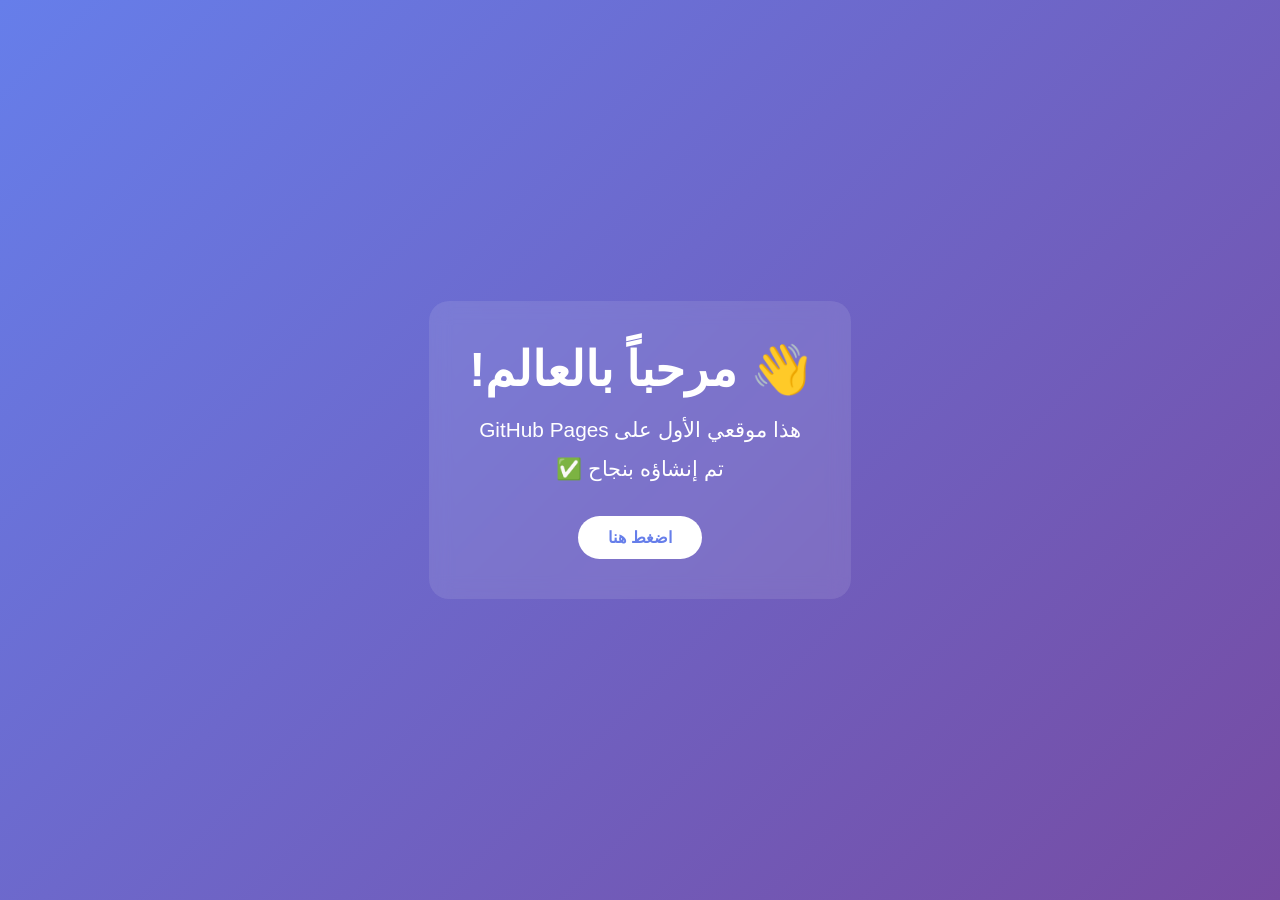
==== index.html @ a142759d "Create index.html" ====
<!DOCTYPE html>
<html lang="ar" dir="rtl">
<head>
    <meta charset="UTF-8">
    <meta name="viewport" content="width=device-width, initial-scale=1.0">
    <title>موقعي الشخصي</title>
    <style>
        * {
            margin: 0;
            padding: 0;
            box-sizing: border-box;
        }
        body {
            font-family: 'Segoe UI', Tahoma, sans-serif;
            background: linear-gradient(135deg, #667eea 0%, #764ba2 100%);
            min-height: 100vh;
            display: flex;
            justify-content: center;
            align-items: center;
            color: white;
        }
        .container {
            text-align: center;
            padding: 40px;
            background: rgba(255,255,255,0.1);
            border-radius: 20px;
            backdrop-filter: blur(10px);
        }
        h1 {
            font-size: 3em;
            margin-bottom: 20px;
        }
        p {
            font-size: 1.3em;
            margin-bottom: 15px;
        }
        .btn {
            display: inline-block;
            margin-top: 20px;
            padding: 12px 30px;
            background: white;
            color: #667eea;
            text-decoration: none;
            border-radius: 30px;
            font-weight: bold;
            transition: 0.3s;
        }
        .btn:hover {
            transform: scale(1.05);
        }
    </style>
</head>
<body>
    <div class="container">
        <h1>👋 مرحباً بالعالم!</h1>
        <p>هذا موقعي الأول على GitHub Pages</p>
        <p>تم إنشاؤه بنجاح ✅</p>
        <a href="#" class="btn">اضغط هنا</a>
    </div>
</body>
</html>
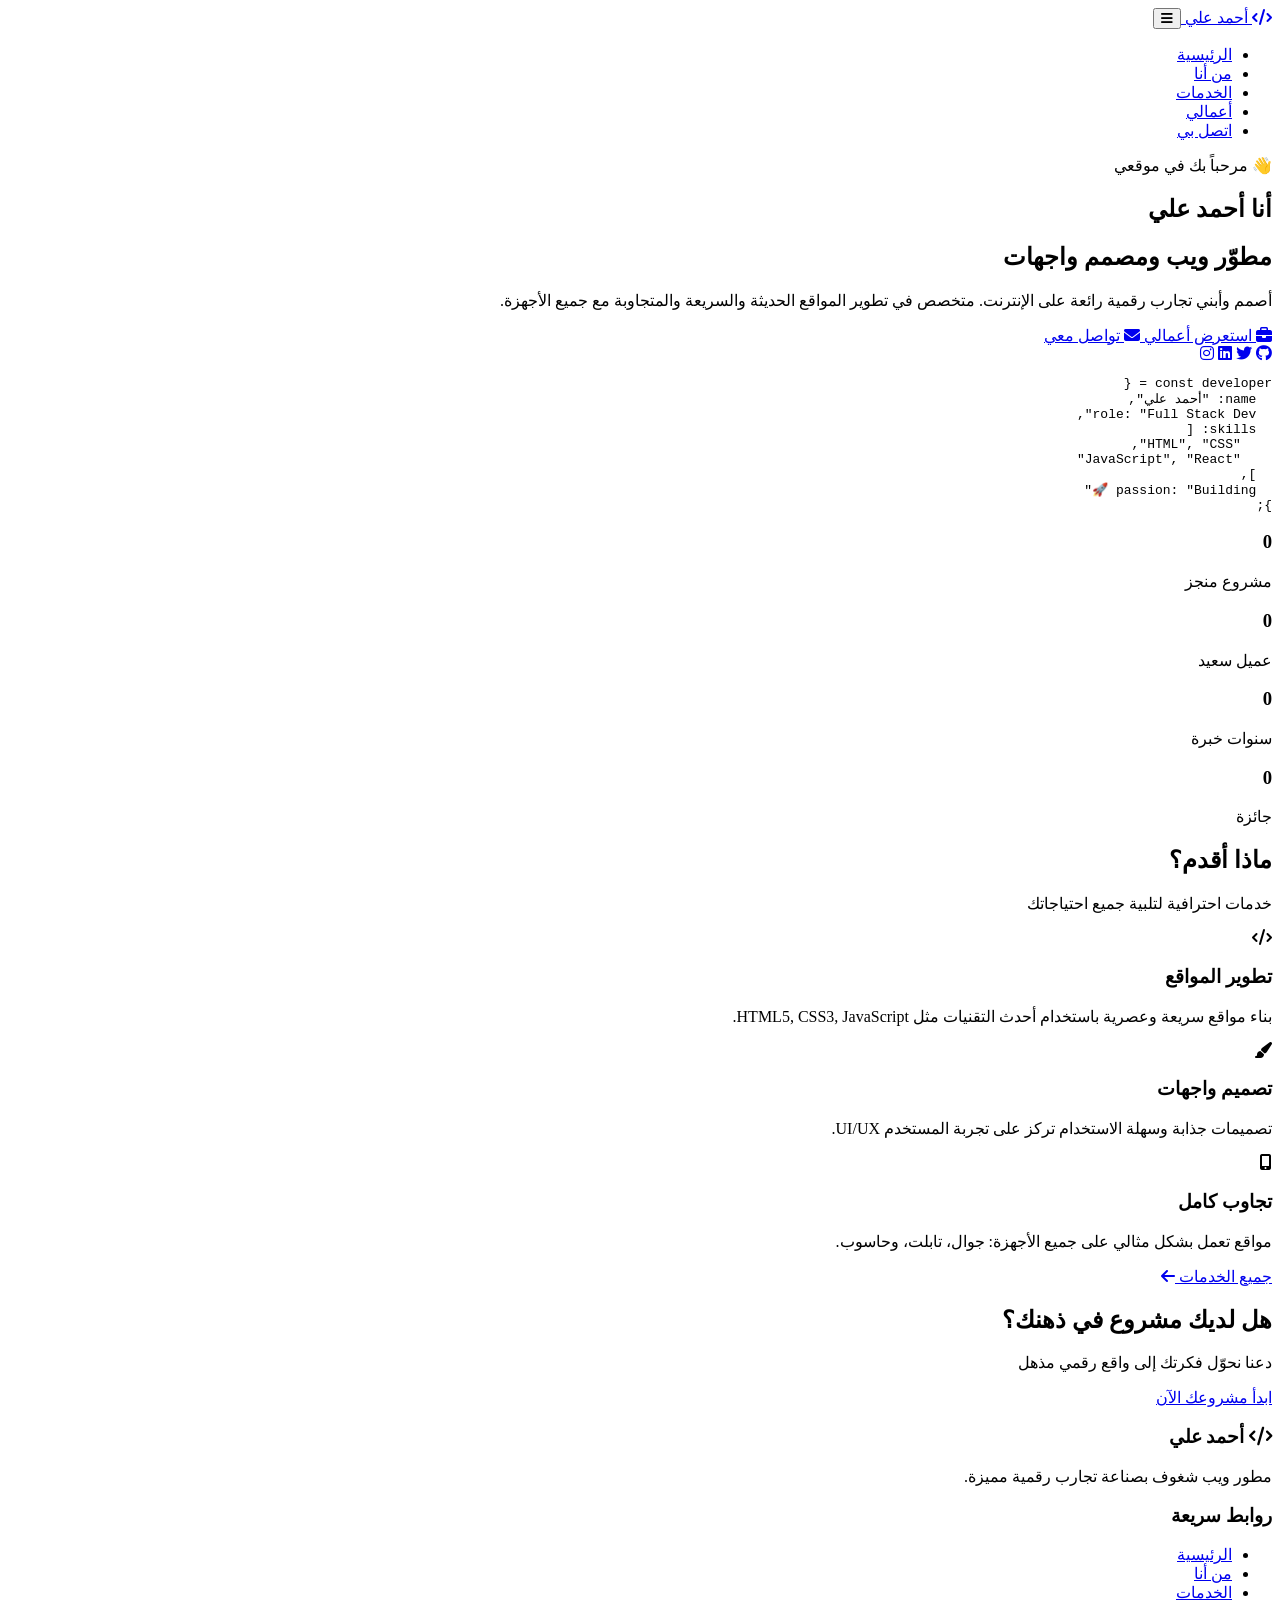
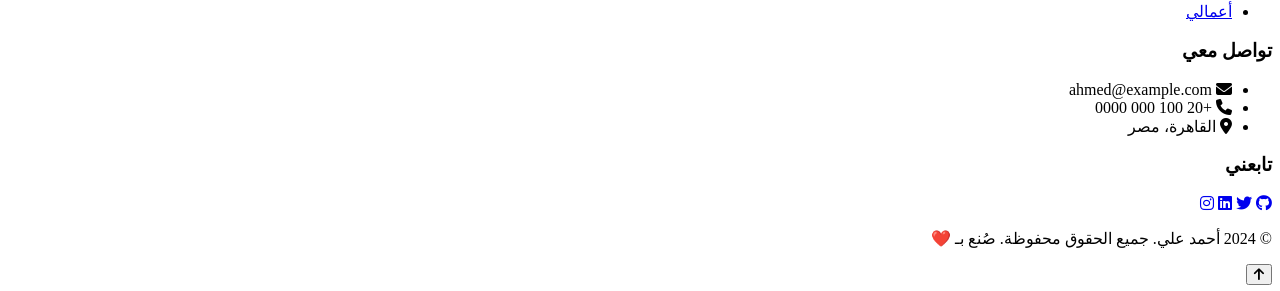
==== commit f8072ce7: "Update index.html" ====
--- a/index.html
+++ b/index.html
@@ -3,59 +3,186 @@
 <head>
     <meta charset="UTF-8">
     <meta name="viewport" content="width=device-width, initial-scale=1.0">
-    <title>موقعي الشخصي</title>
-    <style>
-        * {
-            margin: 0;
-            padding: 0;
-            box-sizing: border-box;
-        }
-        body {
-            font-family: 'Segoe UI', Tahoma, sans-serif;
-            background: linear-gradient(135deg, #667eea 0%, #764ba2 100%);
-            min-height: 100vh;
-            display: flex;
-            justify-content: center;
-            align-items: center;
-            color: white;
-        }
-        .container {
-            text-align: center;
-            padding: 40px;
-            background: rgba(255,255,255,0.1);
-            border-radius: 20px;
-            backdrop-filter: blur(10px);
-        }
-        h1 {
-            font-size: 3em;
-            margin-bottom: 20px;
-        }
-        p {
-            font-size: 1.3em;
-            margin-bottom: 15px;
-        }
-        .btn {
-            display: inline-block;
-            margin-top: 20px;
-            padding: 12px 30px;
-            background: white;
-            color: #667eea;
-            text-decoration: none;
-            border-radius: 30px;
-            font-weight: bold;
-            transition: 0.3s;
-        }
-        .btn:hover {
-            transform: scale(1.05);
-        }
-    </style>
+    <meta name="description" content="موقع أحمد علي - مطور ويب محترف">
+    <title>أحمد علي | مطور ويب</title>
+    <link rel="stylesheet" href="css/style.css">
+    <link href="https://fonts.googleapis.com/css2?family=Cairo:wght@400;600;700;900&display=swap" rel="stylesheet">
+    <link rel="stylesheet" href="https://cdnjs.cloudflare.com/ajax/libs/font-awesome/6.4.0/css/all.min.css">
 </head>
 <body>
-    <div class="container">
-        <h1>👋 مرحباً بالعالم!</h1>
-        <p>هذا موقعي الأول على GitHub Pages</p>
-        <p>تم إنشاؤه بنجاح ✅</p>
-        <a href="#" class="btn">اضغط هنا</a>
-    </div>
+
+    <!-- شريط التنقل -->
+    <nav class="navbar">
+        <div class="container">
+            <a href="index.html" class="logo">
+                <i class="fas fa-code"></i> أحمد علي
+            </a>
+            <button class="menu-toggle" aria-label="القائمة">
+                <i class="fas fa-bars"></i>
+            </button>
+            <ul class="nav-links">
+                <li><a href="index.html" class="active">الرئيسية</a></li>
+                <li><a href="about.html">من أنا</a></li>
+                <li><a href="services.html">الخدمات</a></li>
+                <li><a href="portfolio.html">أعمالي</a></li>
+                <li><a href="contact.html">اتصل بي</a></li>
+            </ul>
+        </div>
+    </nav>
+
+    <!-- قسم البطل -->
+    <section class="hero">
+        <div class="container">
+            <div class="hero-content">
+                <p class="hero-greeting">👋 مرحباً بك في موقعي</p>
+                <h1>أنا <span class="highlight">أحمد علي</span></h1>
+                <h2 class="hero-subtitle">مطوّر ويب ومصمم واجهات</h2>
+                <p class="hero-description">
+                    أصمم وأبني تجارب رقمية رائعة على الإنترنت. 
+                    متخصص في تطوير المواقع الحديثة والسريعة والمتجاوبة مع جميع الأجهزة.
+                </p>
+                <div class="hero-buttons">
+                    <a href="portfolio.html" class="btn btn-primary">
+                        <i class="fas fa-briefcase"></i> استعرض أعمالي
+                    </a>
+                    <a href="contact.html" class="btn btn-outline">
+                        <i class="fas fa-envelope"></i> تواصل معي
+                    </a>
+                </div>
+                <div class="hero-social">
+                    <a href="#" title="GitHub"><i class="fab fa-github"></i></a>
+                    <a href="#" title="Twitter"><i class="fab fa-twitter"></i></a>
+                    <a href="#" title="LinkedIn"><i class="fab fa-linkedin"></i></a>
+                    <a href="#" title="Instagram"><i class="fab fa-instagram"></i></a>
+                </div>
+            </div>
+            <div class="hero-image">
+                <div class="code-window">
+                    <div class="window-header">
+                        <span class="dot red"></span>
+                        <span class="dot yellow"></span>
+                        <span class="dot green"></span>
+                    </div>
+                    <pre class="code-content"><code><span class="keyword">const</span> <span class="variable">developer</span> = {
+  <span class="property">name</span>: <span class="string">"أحمد علي"</span>,
+  <span class="property">role</span>: <span class="string">"Full Stack Dev"</span>,
+  <span class="property">skills</span>: [
+    <span class="string">"HTML"</span>, <span class="string">"CSS"</span>,
+    <span class="string">"JavaScript"</span>, <span class="string">"React"</span>
+  ],
+  <span class="property">passion</span>: <span class="string">"Building 🚀"</span>
+};</code></pre>
+                </div>
+            </div>
+        </div>
+    </section>
+
+    <!-- قسم الإحصائيات -->
+    <section class="stats">
+        <div class="container">
+            <div class="stat-item">
+                <h3 data-count="50">0</h3>
+                <p>مشروع منجز</p>
+            </div>
+            <div class="stat-item">
+                <h3 data-count="30">0</h3>
+                <p>عميل سعيد</p>
+            </div>
+            <div class="stat-item">
+                <h3 data-count="5">0</h3>
+                <p>سنوات خبرة</p>
+            </div>
+            <div class="stat-item">
+                <h3 data-count="15">0</h3>
+                <p>جائزة</p>
+            </div>
+        </div>
+    </section>
+
+    <!-- قسم الخدمات المختصرة -->
+    <section class="section">
+        <div class="container">
+            <h2 class="section-title">ماذا أقدم؟</h2>
+            <p class="section-subtitle">خدمات احترافية لتلبية جميع احتياجاتك</p>
+            
+            <div class="grid">
+                <div class="card">
+                    <div class="card-icon"><i class="fas fa-code"></i></div>
+                    <h3>تطوير المواقع</h3>
+                    <p>بناء مواقع سريعة وعصرية باستخدام أحدث التقنيات مثل HTML5, CSS3, JavaScript.</p>
+                </div>
+                <div class="card">
+                    <div class="card-icon"><i class="fas fa-paint-brush"></i></div>
+                    <h3>تصميم واجهات</h3>
+                    <p>تصميمات جذابة وسهلة الاستخدام تركز على تجربة المستخدم UI/UX.</p>
+                </div>
+                <div class="card">
+                    <div class="card-icon"><i class="fas fa-mobile-alt"></i></div>
+                    <h3>تجاوب كامل</h3>
+                    <p>مواقع تعمل بشكل مثالي على جميع الأجهزة: جوال، تابلت، وحاسوب.</p>
+                </div>
+            </div>
+            
+            <div class="center">
+                <a href="services.html" class="btn btn-primary">جميع الخدمات <i class="fas fa-arrow-left"></i></a>
+            </div>
+        </div>
+    </section>
+
+    <!-- قسم دعوة للعمل -->
+    <section class="cta">
+        <div class="container">
+            <h2>هل لديك مشروع في ذهنك؟</h2>
+            <p>دعنا نحوّل فكرتك إلى واقع رقمي مذهل</p>
+            <a href="contact.html" class="btn btn-light">ابدأ مشروعك الآن</a>
+        </div>
+    </section>
+
+    <!-- تذييل -->
+    <footer class="footer">
+        <div class="container">
+            <div class="footer-grid">
+                <div class="footer-col">
+                    <h3><i class="fas fa-code"></i> أحمد علي</h3>
+                    <p>مطور ويب شغوف بصناعة تجارب رقمية مميزة.</p>
+                </div>
+                <div class="footer-col">
+                    <h3>روابط سريعة</h3>
+                    <ul>
+                        <li><a href="index.html">الرئيسية</a></li>
+                        <li><a href="about.html">من أنا</a></li>
+                        <li><a href="services.html">الخدمات</a></li>
+                        <li><a href="portfolio.html">أعمالي</a></li>
+                    </ul>
+                </div>
+                <div class="footer-col">
+                    <h3>تواصل معي</h3>
+                    <ul>
+                        <li><i class="fas fa-envelope"></i> ahmed@example.com</li>
+                        <li><i class="fas fa-phone"></i> +20 100 000 0000</li>
+                        <li><i class="fas fa-map-marker-alt"></i> القاهرة، مصر</li>
+                    </ul>
+                </div>
+                <div class="footer-col">
+                    <h3>تابعني</h3>
+                    <div class="social-links">
+                        <a href="#"><i class="fab fa-github"></i></a>
+                        <a href="#"><i class="fab fa-twitter"></i></a>
+                        <a href="#"><i class="fab fa-linkedin"></i></a>
+                        <a href="#"><i class="fab fa-instagram"></i></a>
+                    </div>
+                </div>
+            </div>
+            <div class="footer-bottom">
+                <p>© 2024 أحمد علي. جميع الحقوق محفوظة. صُنع بـ ❤️</p>
+            </div>
+        </div>
+    </footer>
+
+    <button class="back-to-top" aria-label="عودة للأعلى">
+        <i class="fas fa-arrow-up"></i>
+    </button>
+
+    <script src="js/script.js"></script>
 </body>
 </html>
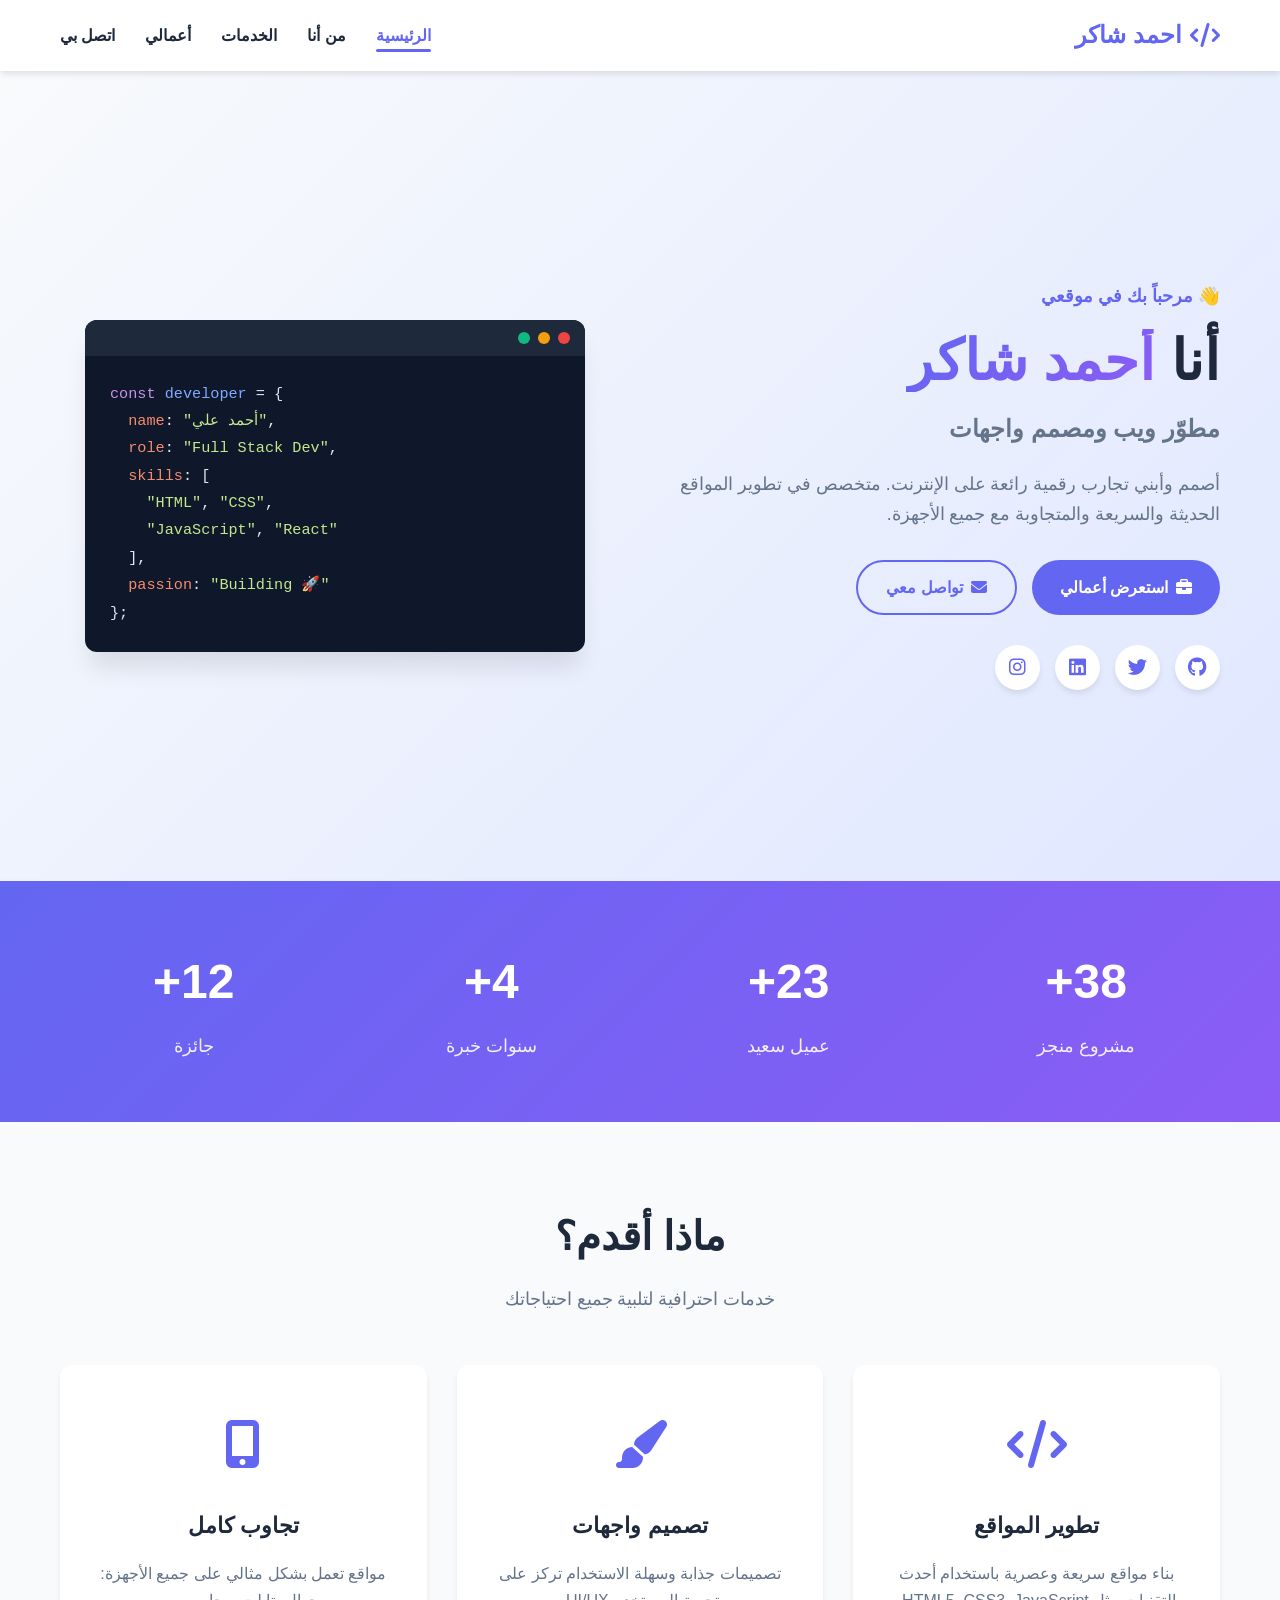
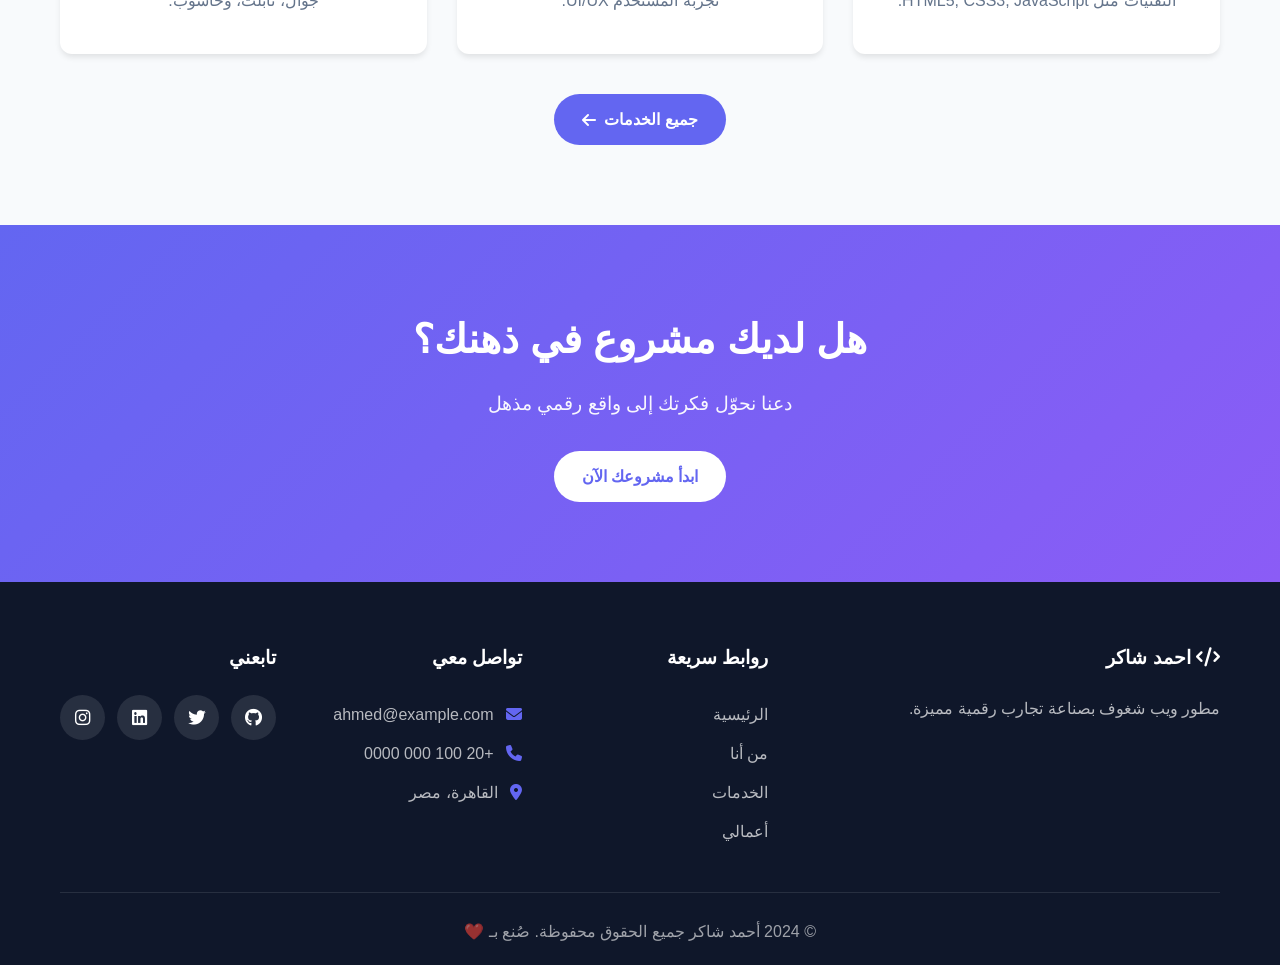
==== commit 2f14acdb: "Update index.html" ====
--- a/index.html
+++ b/index.html
@@ -3,8 +3,8 @@
 <head>
     <meta charset="UTF-8">
     <meta name="viewport" content="width=device-width, initial-scale=1.0">
-    <meta name="description" content="موقع أحمد علي - مطور ويب محترف">
-    <title>أحمد علي | مطور ويب</title>
+    <meta name="description" content="موقع احمد شاكر - مطور ويب محترف">
+    <title>أحمد شاكر| مطور ويب</title>
     <link rel="stylesheet" href="css/style.css">
     <link href="https://fonts.googleapis.com/css2?family=Cairo:wght@400;600;700;900&display=swap" rel="stylesheet">
     <link rel="stylesheet" href="https://cdnjs.cloudflare.com/ajax/libs/font-awesome/6.4.0/css/all.min.css">
@@ -15,7 +15,7 @@
     <nav class="navbar">
         <div class="container">
             <a href="index.html" class="logo">
-                <i class="fas fa-code"></i> أحمد علي
+                <i class="fas fa-code"></i> احمد شاكر
             </a>
             <button class="menu-toggle" aria-label="القائمة">
                 <i class="fas fa-bars"></i>
@@ -35,7 +35,7 @@
         <div class="container">
             <div class="hero-content">
                 <p class="hero-greeting">👋 مرحباً بك في موقعي</p>
-                <h1>أنا <span class="highlight">أحمد علي</span></h1>
+                <h1>أنا <span class="highlight">أحمد شاكر </span></h1>
                 <h2 class="hero-subtitle">مطوّر ويب ومصمم واجهات</h2>
                 <p class="hero-description">
                     أصمم وأبني تجارب رقمية رائعة على الإنترنت. 
@@ -143,7 +143,7 @@
         <div class="container">
             <div class="footer-grid">
                 <div class="footer-col">
-                    <h3><i class="fas fa-code"></i> أحمد علي</h3>
+                    <h3><i class="fas fa-code"></i> احمد شاكر </h3>
                     <p>مطور ويب شغوف بصناعة تجارب رقمية مميزة.</p>
                 </div>
                 <div class="footer-col">
@@ -174,7 +174,7 @@
                 </div>
             </div>
             <div class="footer-bottom">
-                <p>© 2024 أحمد علي. جميع الحقوق محفوظة. صُنع بـ ❤️</p>
+                <p>© 2024 أحمد شاكر  جميع الحقوق محفوظة. صُنع بـ ❤️</p>
             </div>
         </div>
     </footer>
--- a/css/style.css
+++ b/css/style.css
@@ -0,0 +1,1259 @@
+/* ============================================
+   المتغيرات العامة
+============================================ */
+:root {
+    --primary: #6366f1;
+    --primary-dark: #4f46e5;
+    --secondary: #8b5cf6;
+    --dark: #1e293b;
+    --darker: #0f172a;
+    --light: #f8fafc;
+    --gray: #64748b;
+    --gray-light: #e2e8f0;
+    --white: #ffffff;
+    --success: #10b981;
+    --shadow: 0 4px 6px -1px rgba(0, 0, 0, 0.1);
+    --shadow-lg: 0 20px 25px -5px rgba(0, 0, 0, 0.1);
+    --radius: 12px;
+    --transition: all 0.3s ease;
+}
+
+/* ============================================
+   إعادة تعيين
+============================================ */
+* {
+    margin: 0;
+    padding: 0;
+    box-sizing: border-box;
+}
+
+html {
+    scroll-behavior: smooth;
+}
+
+body {
+    font-family: 'Cairo', 'Segoe UI', Tahoma, sans-serif;
+    line-height: 1.7;
+    color: var(--dark);
+    background: var(--light);
+    overflow-x: hidden;
+}
+
+img {
+    max-width: 100%;
+    display: block;
+}
+
+a {
+    text-decoration: none;
+    color: inherit;
+}
+
+ul {
+    list-style: none;
+}
+
+/* ============================================
+   الحاوية
+============================================ */
+.container {
+    max-width: 1200px;
+    margin: 0 auto;
+    padding: 0 20px;
+}
+
+/* ============================================
+   شريط التنقل
+============================================ */
+.navbar {
+    background: var(--white);
+    box-shadow: var(--shadow);
+    position: sticky;
+    top: 0;
+    z-index: 1000;
+    padding: 15px 0;
+}
+
+.navbar .container {
+    display: flex;
+    justify-content: space-between;
+    align-items: center;
+}
+
+.logo {
+    font-size: 1.5rem;
+    font-weight: 900;
+    color: var(--primary);
+    display: flex;
+    align-items: center;
+    gap: 8px;
+}
+
+.nav-links {
+    display: flex;
+    gap: 30px;
+    align-items: center;
+}
+
+.nav-links a {
+    font-weight: 600;
+    color: var(--dark);
+    padding: 8px 0;
+    position: relative;
+    transition: var(--transition);
+}
+
+.nav-links a::after {
+    content: '';
+    position: absolute;
+    bottom: 0;
+    right: 0;
+    width: 0;
+    height: 3px;
+    background: var(--primary);
+    border-radius: 2px;
+    transition: width 0.3s ease;
+}
+
+.nav-links a:hover,
+.nav-links a.active {
+    color: var(--primary);
+}
+
+.nav-links a:hover::after,
+.nav-links a.active::after {
+    width: 100%;
+}
+
+.menu-toggle {
+    display: none;
+    background: none;
+    border: none;
+    font-size: 1.5rem;
+    color: var(--dark);
+    cursor: pointer;
+    padding: 5px;
+}
+
+/* ============================================
+   قسم البطل
+============================================ */
+.hero {
+    padding: 100px 0 80px;
+    background: linear-gradient(135deg, #f8fafc 0%, #e0e7ff 100%);
+    min-height: 90vh;
+    display: flex;
+    align-items: center;
+}
+
+.hero .container {
+    display: grid;
+    grid-template-columns: 1fr 1fr;
+    gap: 60px;
+    align-items: center;
+}
+
+.hero-greeting {
+    color: var(--primary);
+    font-weight: 600;
+    margin-bottom: 15px;
+    font-size: 1.1rem;
+    animation: fadeInUp 0.8s ease;
+}
+
+.hero h1 {
+    font-size: 3.5rem;
+    font-weight: 900;
+    margin-bottom: 15px;
+    line-height: 1.2;
+    animation: fadeInUp 0.8s ease 0.1s backwards;
+}
+
+.highlight {
+    background: linear-gradient(135deg, var(--primary), var(--secondary));
+    -webkit-background-clip: text;
+    -webkit-text-fill-color: transparent;
+    background-clip: text;
+}
+
+.hero-subtitle {
+    font-size: 1.5rem;
+    color: var(--gray);
+    margin-bottom: 20px;
+    font-weight: 600;
+    animation: fadeInUp 0.8s ease 0.2s backwards;
+}
+
+.hero-description {
+    font-size: 1.1rem;
+    color: var(--gray);
+    margin-bottom: 30px;
+    animation: fadeInUp 0.8s ease 0.3s backwards;
+}
+
+.hero-buttons {
+    display: flex;
+    gap: 15px;
+    margin-bottom: 30px;
+    flex-wrap: wrap;
+    animation: fadeInUp 0.8s ease 0.4s backwards;
+}
+
+.hero-social {
+    display: flex;
+    gap: 15px;
+    animation: fadeInUp 0.8s ease 0.5s backwards;
+}
+
+.hero-social a {
+    width: 45px;
+    height: 45px;
+    border-radius: 50%;
+    background: var(--white);
+    display: flex;
+    align-items: center;
+    justify-content: center;
+    font-size: 1.2rem;
+    color: var(--primary);
+    box-shadow: var(--shadow);
+    transition: var(--transition);
+}
+
+.hero-social a:hover {
+    background: var(--primary);
+    color: var(--white);
+    transform: translateY(-5px);
+}
+
+/* نافذة الكود */
+.hero-image {
+    display: flex;
+    justify-content: center;
+    animation: fadeInUp 0.8s ease 0.5s backwards;
+}
+
+.code-window {
+    background: var(--darker);
+    border-radius: var(--radius);
+    overflow: hidden;
+    box-shadow: var(--shadow-lg);
+    width: 100%;
+    max-width: 500px;
+    animation: float 4s ease-in-out infinite;
+}
+
+.window-header {
+    background: #1e293b;
+    padding: 12px 15px;
+    display: flex;
+    gap: 8px;
+}
+
+.dot {
+    width: 12px;
+    height: 12px;
+    border-radius: 50%;
+}
+
+.dot.red { background: #ef4444; }
+.dot.yellow { background: #f59e0b; }
+.dot.green { background: #10b981; }
+
+.code-content {
+    padding: 25px;
+    font-family: 'Courier New', monospace;
+    font-size: 0.95rem;
+    line-height: 1.8;
+    color: #e2e8f0;
+    overflow-x: auto;
+    direction: ltr;
+    text-align: left;
+}
+
+.code-content .keyword { color: #c792ea; }
+.code-content .variable { color: #82aaff; }
+.code-content .property { color: #f78c6c; }
+.code-content .string { color: #c3e88d; }
+
+/* ============================================
+   الإحصائيات
+============================================ */
+.stats {
+    background: linear-gradient(135deg, var(--primary), var(--secondary));
+    padding: 60px 0;
+    color: var(--white);
+}
+
+.stats .container {
+    display: grid;
+    grid-template-columns: repeat(4, 1fr);
+    gap: 30px;
+    text-align: center;
+}
+
+.stat-item h3 {
+    font-size: 3rem;
+    font-weight: 900;
+    margin-bottom: 10px;
+}
+
+.stat-item p {
+    font-size: 1.1rem;
+    opacity: 0.9;
+}
+
+/* ============================================
+   الأقسام
+============================================ */
+.section {
+    padding: 80px 0;
+}
+
+.section-alt {
+    background: var(--white);
+}
+
+.page-header {
+    background: linear-gradient(135deg, var(--primary), var(--secondary));
+    color: var(--white);
+    padding: 80px 0 60px;
+    text-align: center;
+}
+
+.page-header h1 {
+    font-size: 3rem;
+    font-weight: 900;
+    margin-bottom: 15px;
+}
+
+.page-header p {
+    font-size: 1.2rem;
+    opacity: 0.9;
+}
+
+.section-title {
+    text-align: center;
+    font-size: 2.5rem;
+    font-weight: 900;
+    margin-bottom: 15px;
+}
+
+.section-subtitle {
+    text-align: center;
+    color: var(--gray);
+    font-size: 1.1rem;
+    margin-bottom: 50px;
+}
+
+.center {
+    text-align: center;
+    margin-top: 40px;
+}
+
+/* ============================================
+   الأزرار
+============================================ */
+.btn {
+    display: inline-flex;
+    align-items: center;
+    gap: 8px;
+    padding: 12px 28px;
+    border-radius: 50px;
+    font-weight: 700;
+    font-size: 1rem;
+    cursor: pointer;
+    border: none;
+    transition: var(--transition);
+    font-family: inherit;
+}
+
+.btn-primary {
+    background: var(--primary);
+    color: var(--white);
+}
+
+.btn-primary:hover {
+    background: var(--primary-dark);
+    transform: translateY(-3px);
+    box-shadow: 0 10px 25px rgba(99, 102, 241, 0.3);
+}
+
+.btn-outline {
+    background: transparent;
+    color: var(--primary);
+    border: 2px solid var(--primary);
+}
+
+.btn-outline:hover {
+    background: var(--primary);
+    color: var(--white);
+    transform: translateY(-3px);
+}
+
+.btn-outline-primary {
+    background: transparent;
+    color: var(--primary);
+    border: 2px solid var(--primary);
+    width: 100%;
+    justify-content: center;
+}
+
+.btn-outline-primary:hover {
+    background: var(--primary);
+    color: var(--white);
+}
+
+.btn-light {
+    background: var(--white);
+    color: var(--primary);
+}
+
+.btn-light:hover {
+    transform: translateY(-3px);
+    box-shadow: var(--shadow-lg);
+}
+
+.btn-block {
+    width: 100%;
+    justify-content: center;
+}
+
+/* ============================================
+   البطاقات
+============================================ */
+.grid {
+    display: grid;
+    grid-template-columns: repeat(auto-fit, minmax(280px, 1fr));
+    gap: 30px;
+}
+
+.card {
+    background: var(--white);
+    padding: 40px 30px;
+    border-radius: var(--radius);
+    box-shadow: var(--shadow);
+    text-align: center;
+    transition: var(--transition);
+}
+
+.card:hover {
+    transform: translateY(-10px);
+    box-shadow: 0 20px 40px rgba(99, 102, 241, 0.15);
+}
+
+.card-icon {
+    font-size: 3rem;
+    color: var(--primary);
+    margin-bottom: 20px;
+}
+
+.card h3 {
+    font-size: 1.4rem;
+    margin-bottom: 15px;
+    color: var(--dark);
+}
+
+.card p {
+    color: var(--gray);
+}
+
+/* ============================================
+   قسم من أنا
+============================================ */
+.about-grid {
+    display: grid;
+    grid-template-columns: 1fr 1.5fr;
+    gap: 60px;
+    align-items: center;
+}
+
+.about-image {
+    display: flex;
+    justify-content: center;
+}
+
+.profile-circle {
+    width: 350px;
+    height: 350px;
+    border-radius: 50%;
+    background: linear-gradient(135deg, var(--primary), var(--secondary));
+    display: flex;
+    align-items: center;
+    justify-content: center;
+    font-size: 10rem;
+    color: var(--white);
+    box-shadow: 0 20px 50px rgba(99, 102, 241, 0.3);
+}
+
+.about-text h2 {
+    font-size: 2.2rem;
+    margin-bottom: 20px;
+}
+
+.lead {
+    font-size: 1.15rem;
+    color: var(--primary);
+    font-weight: 600;
+    margin-bottom: 20px;
+}
+
+.about-text p {
+    color: var(--gray);
+    margin-bottom: 15px;
+}
+
+.info-list {
+    display: grid;
+    grid-template-columns: 1fr 1fr;
+    gap: 15px;
+    margin: 30px 0;
+    padding: 20px;
+    background: var(--light);
+    border-radius: var(--radius);
+}
+
+.info-item {
+    color: var(--dark);
+}
+
+.info-item strong {
+    color: var(--primary);
+}
+
+/* ============================================
+   المهارات
+============================================ */
+.skills-grid {
+    display: grid;
+    grid-template-columns: 1fr 1fr;
+    gap: 30px;
+    max-width: 900px;
+    margin: 0 auto;
+}
+
+.skill-item {
+    background: var(--light);
+    padding: 20px;
+    border-radius: var(--radius);
+}
+
+.skill-header {
+    display: flex;
+    justify-content: space-between;
+    margin-bottom: 10px;
+    font-weight: 700;
+    color: var(--dark);
+}
+
+.skill-header i {
+    color: var(--primary);
+    margin-left: 8px;
+}
+
+.skill-bar {
+    height: 10px;
+    background: var(--gray-light);
+    border-radius: 10px;
+    overflow: hidden;
+}
+
+.skill-progress {
+    height: 100%;
+    background: linear-gradient(90deg, var(--primary), var(--secondary));
+    width: 0;
+    border-radius: 10px;
+    transition: width 1.5s ease;
+}
+
+/* ============================================
+   الخط الزمني
+============================================ */
+.timeline {
+    max-width: 800px;
+    margin: 0 auto;
+    position: relative;
+    padding-right: 30px;
+}
+
+.timeline::before {
+    content: '';
+    position: absolute;
+    right: 0;
+    top: 0;
+    bottom: 0;
+    width: 4px;
+    background: linear-gradient(180deg, var(--primary), var(--secondary));
+    border-radius: 2px;
+}
+
+.timeline-item {
+    position: relative;
+    margin-bottom: 40px;
+    padding-right: 40px;
+}
+
+.timeline-item::before {
+    content: '';
+    position: absolute;
+    right: -8px;
+    top: 10px;
+    width: 20px;
+    height: 20px;
+    border-radius: 50%;
+    background: var(--white);
+    border: 4px solid var(--primary);
+}
+
+.timeline-date {
+    color: var(--primary);
+    font-weight: 700;
+    margin-bottom: 8px;
+}
+
+.timeline-content {
+    background: var(--white);
+    padding: 25px;
+    border-radius: var(--radius);
+    box-shadow: var(--shadow);
+}
+
+.timeline-content h3 {
+    margin-bottom: 5px;
+}
+
+.timeline-content h4 {
+    color: var(--gray);
+    font-weight: 600;
+    margin-bottom: 10px;
+}
+
+.timeline-content p {
+    color: var(--gray);
+}
+
+/* ============================================
+   الخدمات
+============================================ */
+.services-grid {
+    display: grid;
+    grid-template-columns: repeat(auto-fit, minmax(320px, 1fr));
+    gap: 30px;
+}
+
+.service-card {
+    background: var(--white);
+    padding: 40px 30px;
+    border-radius: var(--radius);
+    box-shadow: var(--shadow);
+    transition: var(--transition);
+    border-top: 4px solid transparent;
+}
+
+.service-card:hover {
+    transform: translateY(-10px);
+    box-shadow: var(--shadow-lg);
+    border-top-color: var(--primary);
+}
+
+.service-icon {
+    width: 70px;
+    height: 70px;
+    background: linear-gradient(135deg, var(--primary), var(--secondary));
+    border-radius: 15px;
+    display: flex;
+    align-items: center;
+    justify-content: center;
+    font-size: 1.8rem;
+    color: var(--white);
+    margin-bottom: 20px;
+}
+
+.service-card h3 {
+    font-size: 1.5rem;
+    margin-bottom: 15px;
+}
+
+.service-card > p {
+    color: var(--gray);
+    margin-bottom: 20px;
+}
+
+.service-features {
+    padding-top: 20px;
+    border-top: 1px solid var(--gray-light);
+}
+
+.service-features li {
+    padding: 8px 0;
+    color: var(--gray);
+    display: flex;
+    align-items: center;
+    gap: 10px;
+}
+
+.service-features i {
+    color: var(--success);
+}
+
+/* ============================================
+   الأسعار
+============================================ */
+.pricing-grid {
+    display: grid;
+    grid-template-columns: repeat(auto-fit, minmax(280px, 1fr));
+    gap: 30px;
+    max-width: 1000px;
+    margin: 0 auto;
+}
+
+.pricing-card {
+    background: var(--white);
+    padding: 40px 30px;
+    border-radius: var(--radius);
+    box-shadow: var(--shadow);
+    text-align: center;
+    position: relative;
+    transition: var(--transition);
+    border: 2px solid transparent;
+}
+
+.pricing-card:hover {
+    transform: translateY(-10px);
+    box-shadow: var(--shadow-lg);
+}
+
+.pricing-card.featured {
+    border-color: var(--primary);
+    transform: scale(1.05);
+}
+
+.badge {
+    position: absolute;
+    top: -15px;
+    left: 50%;
+    transform: translateX(-50%);
+    background: var(--primary);
+    color: var(--white);
+    padding: 6px 20px;
+    border-radius: 20px;
+    font-size: 0.85rem;
+    font-weight: 700;
+}
+
+.pricing-card h3 {
+    font-size: 1.5rem;
+    margin-bottom: 20px;
+}
+
+.price {
+    margin: 20px 0;
+    color: var(--primary);
+}
+
+.currency {
+    font-size: 1.5rem;
+    font-weight: 700;
+    vertical-align: top;
+}
+
+.amount {
+    font-size: 3.5rem;
+    font-weight: 900;
+}
+
+.price-desc {
+    color: var(--gray);
+    margin-bottom: 25px;
+}
+
+.pricing-card ul {
+    text-align: right;
+    margin-bottom: 30px;
+    padding-top: 20px;
+    border-top: 1px solid var(--gray-light);
+}
+
+.pricing-card li {
+    padding: 8px 0;
+    color: var(--gray);
+    display: flex;
+    align-items: center;
+    gap: 10px;
+}
+
+.pricing-card li i.fa-check {
+    color: var(--success);
+}
+
+.pricing-card li i.fa-times {
+    color: #ef4444;
+}
+
+/* ============================================
+   الأعمال
+============================================ */
+.portfolio-filter {
+    display: flex;
+    justify-content: center;
+    gap: 15px;
+    margin-bottom: 40px;
+    flex-wrap: wrap;
+}
+
+.filter-btn {
+    padding: 10px 25px;
+    border: 2px solid var(--gray-light);
+    background: var(--white);
+    color: var(--dark);
+    border-radius: 50px;
+    cursor: pointer;
+    font-weight: 600;
+    font-family: inherit;
+    transition: var(--transition);
+}
+
+.filter-btn:hover,
+.filter-btn.active {
+    background: var(--primary);
+    color: var(--white);
+    border-color: var(--primary);
+}
+
+.portfolio-grid {
+    display: grid;
+    grid-template-columns: repeat(auto-fit, minmax(300px, 1fr));
+    gap: 30px;
+}
+
+.portfolio-item {
+    background: var(--white);
+    border-radius: var(--radius);
+    overflow: hidden;
+    box-shadow: var(--shadow);
+    transition: var(--transition);
+}
+
+.portfolio-item:hover {
+    transform: translateY(-10px);
+    box-shadow: var(--shadow-lg);
+}
+
+.portfolio-item.hidden {
+    display: none;
+}
+
+.portfolio-thumb {
+    height: 220px;
+    display: flex;
+    align-items: center;
+    justify-content: center;
+    font-size: 4rem;
+    color: var(--white);
+}
+
+.portfolio-info {
+    padding: 25px;
+}
+
+.portfolio-info h3 {
+    color: var(--primary);
+    margin-bottom: 10px;
+}
+
+.portfolio-info p {
+    color: var(--gray);
+    margin-bottom: 15px;
+}
+
+.portfolio-tags {
+    display: flex;
+    gap: 8px;
+    flex-wrap: wrap;
+}
+
+.portfolio-tags span {
+    background: var(--light);
+    color: var(--primary);
+    padding: 4px 12px;
+    border-radius: 20px;
+    font-size: 0.85rem;
+    font-weight: 600;
+}
+
+/* ============================================
+   الاتصال
+============================================ */
+.contact-grid {
+    display: grid;
+    grid-template-columns: 1fr 1.2fr;
+    gap: 50px;
+}
+
+.contact-info h2,
+.contact-form-wrapper h2 {
+    margin-bottom: 20px;
+}
+
+.contact-info > p {
+    color: var(--gray);
+    margin-bottom: 30px;
+}
+
+.contact-item {
+    display: flex;
+    gap: 15px;
+    margin-bottom: 25px;
+    align-items: flex-start;
+}
+
+.contact-icon {
+    width: 50px;
+    height: 50px;
+    background: linear-gradient(135deg, var(--primary), var(--secondary));
+    border-radius: 12px;
+    display: flex;
+    align-items: center;
+    justify-content: center;
+    color: var(--white);
+    font-size: 1.2rem;
+    flex-shrink: 0;
+}
+
+.contact-item h4 {
+    margin-bottom: 5px;
+}
+
+.contact-item p {
+    color: var(--gray);
+}
+
+.contact-social {
+    margin-top: 40px;
+}
+
+.contact-social h4 {
+    margin-bottom: 15px;
+}
+
+.social-links {
+    display: flex;
+    gap: 12px;
+}
+
+.social-links a {
+    width: 45px;
+    height: 45px;
+    border-radius: 50%;
+    background: var(--light);
+    color: var(--primary);
+    display: flex;
+    align-items: center;
+    justify-content: center;
+    font-size: 1.1rem;
+    transition: var(--transition);
+}
+
+.social-links a:hover {
+    background: var(--primary);
+    color: var(--white);
+    transform: translateY(-5px);
+}
+
+.contact-form-wrapper {
+    background: var(--white);
+    padding: 40px;
+    border-radius: var(--radius);
+    box-shadow: var(--shadow);
+}
+
+.form-group {
+    margin-bottom: 20px;
+}
+
+.form-group label {
+    display: block;
+    margin-bottom: 8px;
+    font-weight: 600;
+    color: var(--dark);
+}
+
+.form-group label i {
+    color: var(--primary);
+    margin-left: 5px;
+}
+
+.form-group input,
+.form-group textarea {
+    width: 100%;
+    padding: 12px 15px;
+    border: 2px solid var(--gray-light);
+    border-radius: 10px;
+    font-family: inherit;
+    font-size: 1rem;
+    transition: var(--transition);
+    background: var(--light);
+}
+
+.form-group input:focus,
+.form-group textarea:focus {
+    outline: none;
+    border-color: var(--primary);
+    background: var(--white);
+}
+
+.form-group textarea {
+    resize: vertical;
+    min-height: 130px;
+}
+
+/* ============================================
+   دعوة للعمل
+============================================ */
+.cta {
+    background: linear-gradient(135deg, var(--primary), var(--secondary));
+    color: var(--white);
+    padding: 80px 20px;
+    text-align: center;
+}
+
+.cta h2 {
+    font-size: 2.5rem;
+    margin-bottom: 15px;
+}
+
+.cta p {
+    font-size: 1.2rem;
+    margin-bottom: 30px;
+    opacity: 0.95;
+}
+
+/* ============================================
+   التذييل
+============================================ */
+.footer {
+    background: var(--darker);
+    color: var(--white);
+    padding: 60px 0 20px;
+}
+
+.footer-grid {
+    display: grid;
+    grid-template-columns: 2fr 1fr 1fr 1fr;
+    gap: 40px;
+    margin-bottom: 40px;
+}
+
+.footer-col h3 {
+    margin-bottom: 20px;
+    font-size: 1.2rem;
+}
+
+.footer-col p {
+    color: rgba(255, 255, 255, 0.7);
+    line-height: 1.8;
+}
+
+.footer-col ul li {
+    padding: 6px 0;
+    color: rgba(255, 255, 255, 0.7);
+}
+
+.footer-col ul a {
+    color: rgba(255, 255, 255, 0.7);
+    transition: var(--transition);
+}
+
+.footer-col ul a:hover {
+    color: var(--primary);
+    padding-right: 5px;
+}
+
+.footer-col ul li i {
+    color: var(--primary);
+    margin-left: 8px;
+}
+
+.footer .social-links a {
+    background: rgba(255, 255, 255, 0.1);
+    color: var(--white);
+}
+
+.footer .social-links a:hover {
+    background: var(--primary);
+}
+
+.footer-bottom {
+    text-align: center;
+    padding-top: 25px;
+    border-top: 1px solid rgba(255, 255, 255, 0.1);
+    color: rgba(255, 255, 255, 0.6);
+}
+
+/* ============================================
+   زر العودة للأعلى
+============================================ */
+.back-to-top {
+    position: fixed;
+    bottom: 30px;
+    left: 30px;
+    width: 50px;
+    height: 50px;
+    border-radius: 50%;
+    background: var(--primary);
+    color: var(--white);
+    border: none;
+    font-size: 1.2rem;
+    cursor: pointer;
+    opacity: 0;
+    visibility: hidden;
+    transition: var(--transition);
+    z-index: 999;
+    box-shadow: 0 5px 20px rgba(99, 102, 241, 0.4);
+}
+
+.back-to-top.show {
+    opacity: 1;
+    visibility: visible;
+}
+
+.back-to-top:hover {
+    background: var(--primary-dark);
+    transform: translateY(-5px);
+}
+
+/* ============================================
+   الحركات
+============================================ */
+@keyframes fadeInUp {
+    from {
+        opacity: 0;
+        transform: translateY(30px);
+    }
+    to {
+        opacity: 1;
+        transform: translateY(0);
+    }
+}
+
+@keyframes float {
+    0%, 100% { transform: translateY(0); }
+    50% { transform: translateY(-15px); }
+}
+
+/* ============================================
+   التجاوب
+============================================ */
+@media (max-width: 992px) {
+    .hero .container {
+        grid-template-columns: 1fr;
+        text-align: center;
+    }
+
+    .hero h1 { font-size: 2.5rem; }
+
+    .hero-buttons,
+    .hero-social { justify-content: center; }
+
+    .about-grid,
+    .contact-grid {
+        grid-template-columns: 1fr;
+    }
+
+    .profile-circle {
+        width: 250px;
+        height: 250px;
+        font-size: 7rem;
+    }
+
+    .footer-grid {
+        grid-template-columns: 1fr 1fr;
+    }
+
+    .stats .container {
+        grid-template-columns: repeat(2, 1fr);
+    }
+
+    .skills-grid {
+        grid-template-columns: 1fr;
+    }
+
+    .pricing-card.featured {
+        transform: scale(1);
+    }
+}
+
+@media (max-width: 768px) {
+    .menu-toggle {
+        display: block;
+    }
+
+    .nav-links {
+        position: absolute;
+        top: 100%;
+        right: 0;
+        left: 0;
+        background: var(--white);
+        flex-direction: column;
+        padding: 20px;
+        gap: 15px;
+        box-shadow: var(--shadow);
+        transform: translateY(-150%);
+        transition: transform 0.3s ease;
+        visibility: hidden;
+    }
+
+    .nav-links.active {
+        transform: translateY(0);
+        visibility: visible;
+    }
+
+    .nav-links a::after {
+        display: none;
+    }
+
+    .hero {
+        padding: 60px 0 40px;
+        min-height: auto;
+    }
+
+    .hero h1 { font-size: 2rem; }
+    .hero-subtitle { font-size: 1.2rem; }
+
+    .section { padding: 60px 0; }
+    .section-title { font-size: 1.8rem; }
+    .page-header h1 { font-size: 2rem; }
+    .page-header { padding: 60px 0 40px; }
+
+    .stat-item h3 { font-size: 2rem; }
+
+    .footer-grid {
+        grid-template-columns: 1fr;
+        text-align: center;
+    }
+
+    .info-list {
+        grid-template-columns: 1fr;
+    }
+
+    .back-to-top {
+        bottom: 20px;
+        left: 20px;
+        width: 45px;
+        height: 45px;
+    }
+}
+
+@media (max-width: 480px) {
+    .container { padding: 0 15px; }
+
+    .hero h1 { font-size: 1.7rem; }
+
+    .btn {
+        padding: 10px 20px;
+        font-size: 0.9rem;
+    }
+
+    .contact-form-wrapper {
+        padding: 25px 20px;
+    }
+}
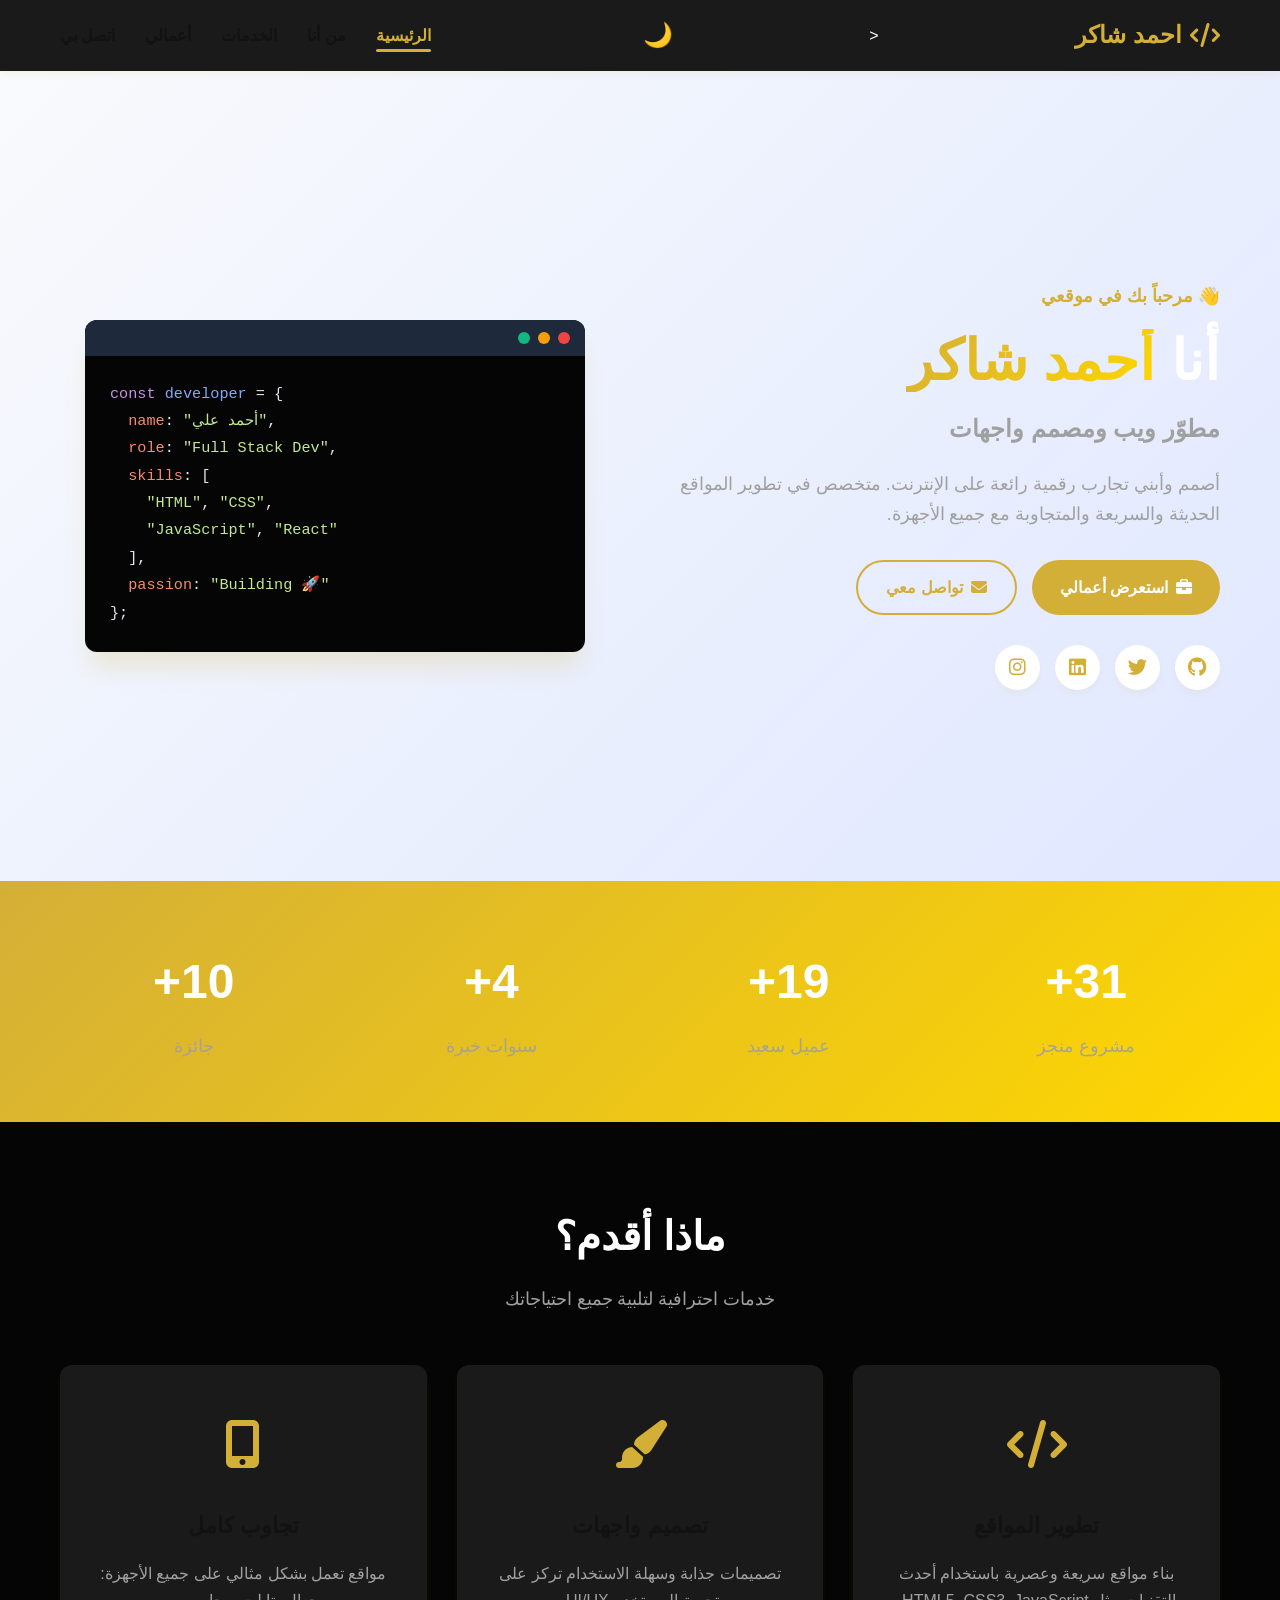
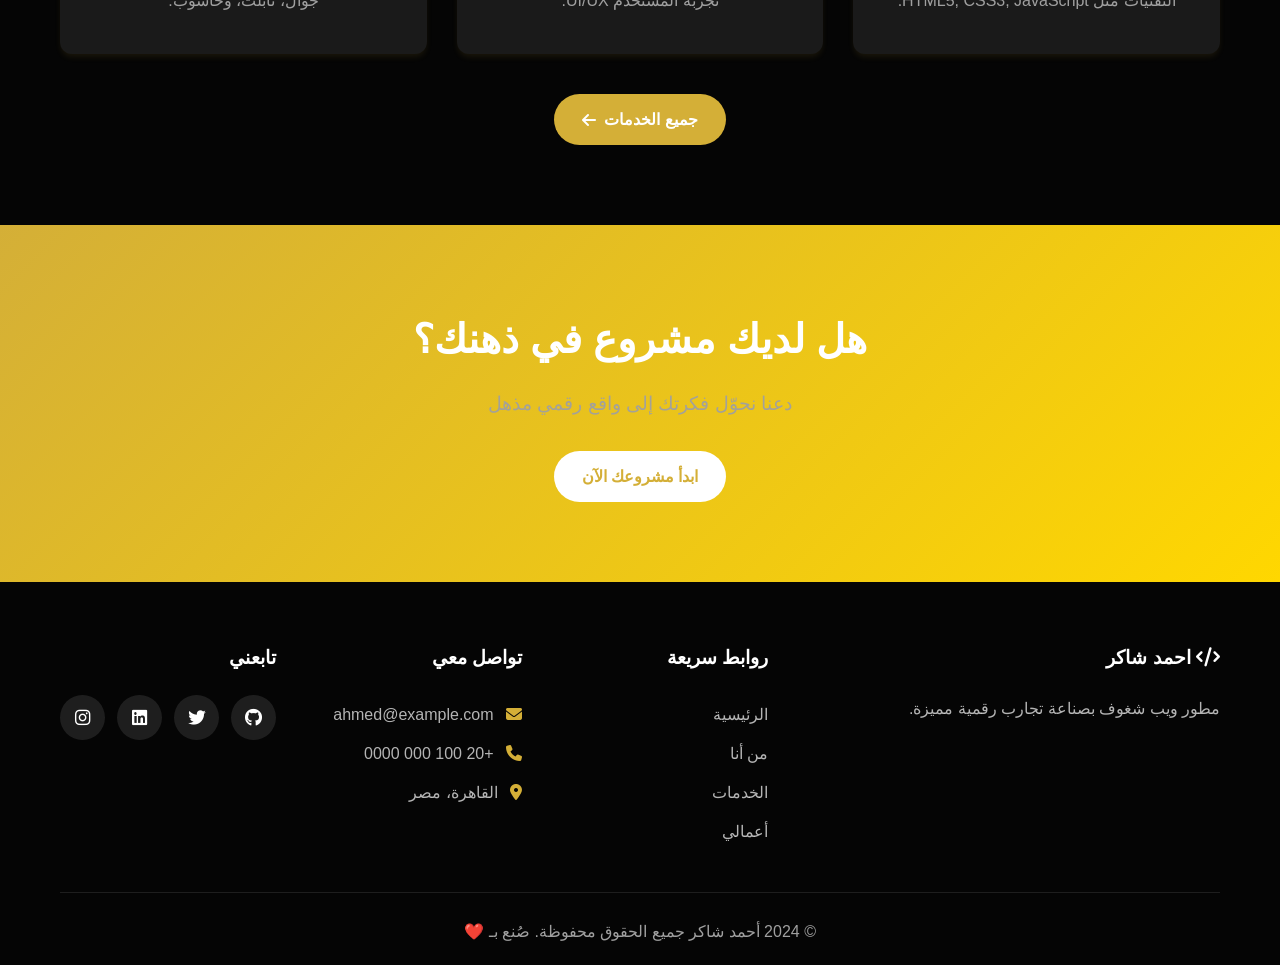
==== commit dcb92e61: "Update index.html" ====
--- a/index.html
+++ b/index.html
@@ -17,9 +17,9 @@
             <a href="index.html" class="logo">
                 <i class="fas fa-code"></i> احمد شاكر
             </a>
-            <button class="menu-toggle" aria-label="القائمة">
-                <i class="fas fa-bars"></i>
-            </button>
+            <<button id="theme-toggle" class="theme-toggle" style="background:none; border:none; font-size:1.5rem; cursor:pointer; color:var(--primary); margin-left:15px;">
+    🌙
+</button>
             <ul class="nav-links">
                 <li><a href="index.html" class="active">الرئيسية</a></li>
                 <li><a href="about.html">من أنا</a></li>
--- a/css/style.css
+++ b/css/style.css
@@ -1,21 +1,53 @@
 /* ============================================
    المتغيرات العامة
 ============================================ */
+/* الوضع الداكن (الافتراضي - أسود وذهبي) */
 :root {
-    --primary: #6366f1;
-    --primary-dark: #4f46e5;
-    --secondary: #8b5cf6;
-    --dark: #1e293b;
-    --darker: #0f172a;
-    --light: #f8fafc;
-    --gray: #64748b;
-    --gray-light: #e2e8f0;
+    --primary: #d4af37;
+    --primary-dark: #b8860b;
+    --secondary: #ffd700;
+    --dark: #121212;
+    --darker: #050505;
+    --light: #1a1a1a;
+    --gray: #a0a0a0;
+    --gray-light: #333333;
     --white: #ffffff;
-    --success: #10b981;
+    --bg-color: #050505;         /* خلفية الموقع */
+    --card-bg: #1a1a1a;          /* خلفية الكروت */
+    --text-color: #ffffff;       /* لون النص */
+    --text-muted: #a0a0a0;       /* لون النص الثانوي */
+    --shadow: 0 4px 6px -1px rgba(212, 175, 55, 0.1);
+    --shadow-lg: 0 20px 25px -5px rgba(212, 175, 55, 0.2);
+    --radius: 12px;
+    --transition: all 0.3s ease;
+}
+
+/* الوضع الفاتح (Light Mode) */
+body.light-mode {
+    --bg-color: #f8fafc;
+    --card-bg: #ffffff;
+    --text-color: #1e293b;
+    --text-muted: #64748b;
     --shadow: 0 4px 6px -1px rgba(0, 0, 0, 0.1);
     --shadow-lg: 0 20px 25px -5px rgba(0, 0, 0, 0.1);
-    --radius: 12px;
-    --transition: all 0.3s ease;
+}
+
+/* تحديث الخلفيات والنصوص عشان تتجاوب مع المتغيرات */
+body {
+    background-color: var(--bg-color) !important;
+    color: var(--text-color) !important;
+}
+.card, .navbar, .service-card, .pricing-card, .portfolio-item, .contact-form-wrapper {
+    background-color: var(--card-bg) !important;
+    color: var(--text-color);
+}
+h1, h2, h3, h4, h5, h6 {
+    color: var(--text-color);
+}
+p, span, li, a {
+    color: var(--text-muted);
+
+
 }
 
 /* ============================================
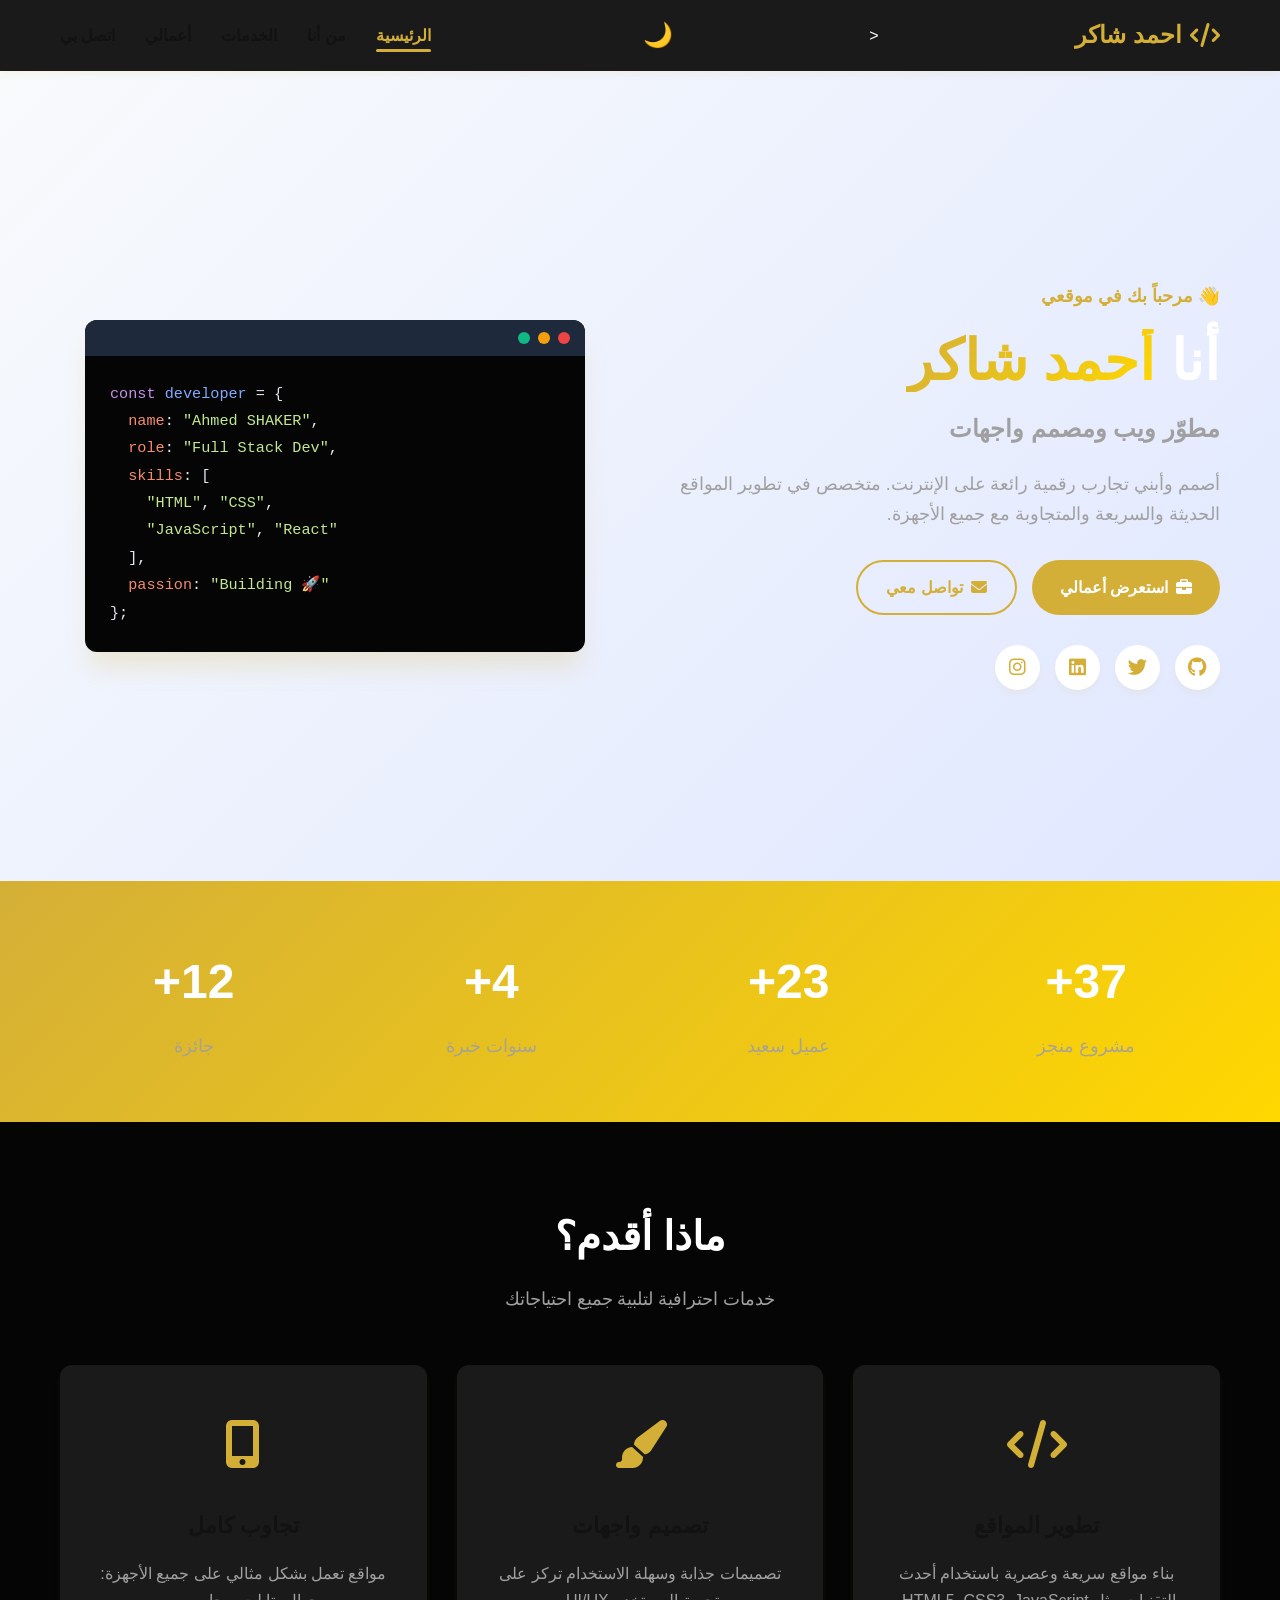
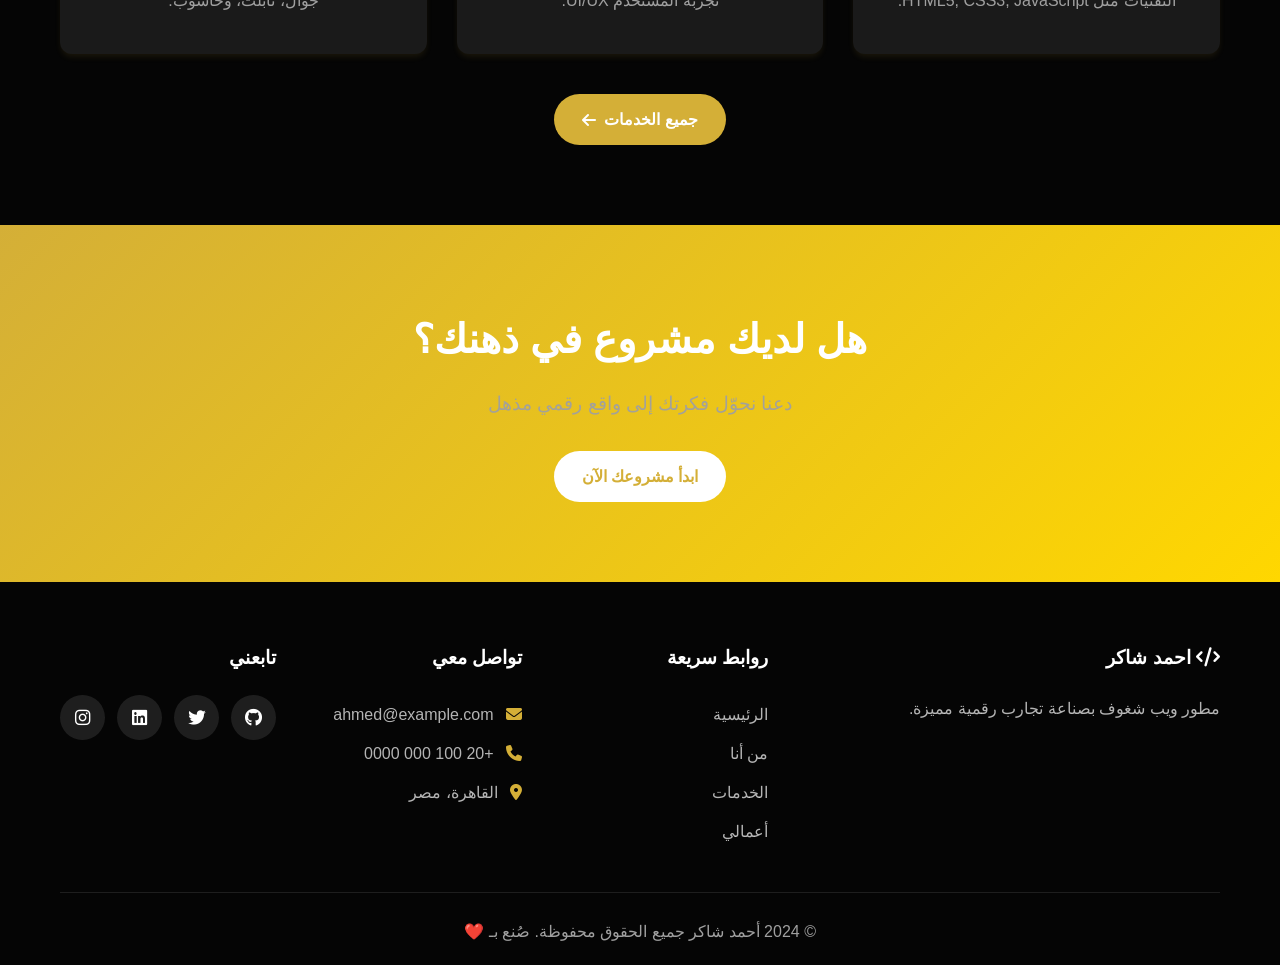
==== commit e0075d80: "Update index.html" ====
--- a/index.html
+++ b/index.html
@@ -64,7 +64,7 @@
                         <span class="dot green"></span>
                     </div>
                     <pre class="code-content"><code><span class="keyword">const</span> <span class="variable">developer</span> = {
-  <span class="property">name</span>: <span class="string">"أحمد علي"</span>,
+  <span class="property">name</span>: <span class="string">"Ahmed SHAKER"</span>,
   <span class="property">role</span>: <span class="string">"Full Stack Dev"</span>,
   <span class="property">skills</span>: [
     <span class="string">"HTML"</span>, <span class="string">"CSS"</span>,
